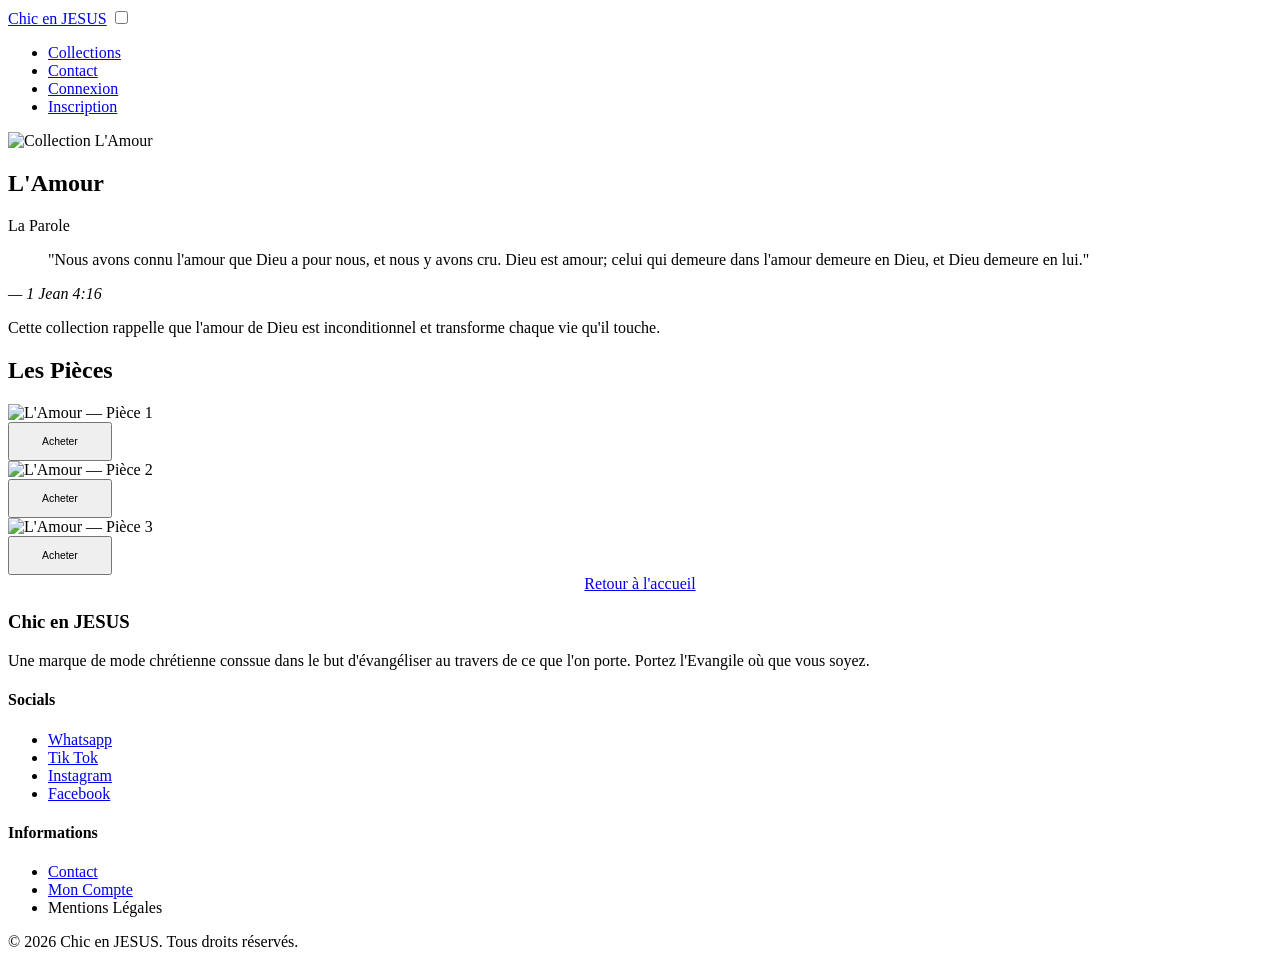
==== amour.html @ c244e6d3 "Add files via upload" ====
<!DOCTYPE html>
<html lang="fr">
<head>
  <meta charset="UTF-8">
  <meta name="viewport" content="width=device-width, initial-scale=1.0">
  <meta name="description" content="Collection L'Amour">
  <meta property="og:title" content="Collection L'Amour — Chic en JESUS">
  <title>Collection L'Amour — Chic en JESUS</title>
  <link rel="stylesheet" href="../css/style.css">
  <link rel="stylesheet" href="../css/collections.css">
</head>
<body>

  <nav class="navbar">
    <div class="navbar-container">
      <a href="../index.html" class="navbar-logo">Chic en JESUS</a>
      <input type="checkbox" id="nav-toggle" class="nav-toggle">
      <label for="nav-toggle" class="hamburger" aria-label="Menu">
        <span></span><span></span><span></span>
      </label>
      <ul class="nav-links">
        <li><a href="../collections.html" class="active">Collections</a></li>
        <li><a href="../contact.html">Contact</a></li>
        <li><a href="../login.html">Connexion</a></li>
        <li><a href="../signup.html" class="btn-primary">Inscription</a></li>
      </ul>
    </div>
  </nav>

  <main>

    <section class="collection-hero">
      <div class="collection-hero-bg">
        <img src="../pictures/hero-amour.png" alt="Collection L'Amour" loading="eager">
        <div class="collection-hero-overlay"></div>
      </div>
      <h1 class="collection-hero-title">L'Amour</h1>
    </section>

    <section class="spiritual-section">
      <div class="container">

        <div class="verse-card">
          <span class="verse-card-tag">La Parole</span>
          <blockquote>
            "Nous avons connu l'amour que Dieu a pour nous, et 
            nous y avons cru. Dieu est amour; celui qui demeure 
            dans l'amour demeure en Dieu, et Dieu demeure en lui."
          </blockquote>
          <cite>— 1 Jean 4:16</cite>
        </div>

        <div class="teaching-block">
          <div class="divider"></div>
          <p>Cette collection rappelle que l'amour de Dieu est inconditionnel et transforme chaque vie qu'il touche.</p>
          <div class="divider bottom"></div>
        </div>

      </div>
    </section>

    <section class="products-section">
      <div class="container">
        <div class="section-header">
          <h2 class="section-title">Les Pièces</h2>
          <div class="section-divider"></div>
        </div>
        <div class="products-grid">

          <div class="product-card">
            <img src="../pictures/product-amour-1.png" alt="L'Amour — Pièce 1" loading="lazy">
            <div class="product-card-overlay"></div>
            <div class="product-card-action">
              <button class="btn-primary" style="padding: 12px 32px; font-size: 0.65rem;">Acheter</button>
            </div>
          </div>

          <div class="product-card">
            <img src="../pictures/product-amour-2.png" alt="L'Amour — Pièce 2" loading="lazy">
            <div class="product-card-overlay"></div>
            <div class="product-card-action">
              <button class="btn-primary" style="padding: 12px 32px; font-size: 0.65rem;">Acheter</button>
            </div>
          </div>

          <div class="product-card">
            <img src="../pictures/product-amour-3.png" alt="L'Amour — Pièce 3" loading="lazy">
            <div class="product-card-overlay"></div>
            <div class="product-card-action">
              <button class="btn-primary" style="padding: 12px 32px; font-size: 0.65rem;">Acheter</button>
            </div>
          </div>

        </div>

        <div style="text-align:center;">
          <a href="../index.html" class="back-link">Retour à l'accueil</a>
        </div>
      </div>
    </section>

  </main>

   <footer>
    <div class="footer-grid">
      <div class="footer-brand">
        <h3>Chic en JESUS</h3>
        <p>Une marque de mode chrétienne conssue 
          dans le but d'évangéliser au travers de 
          ce que l'on porte. Portez l'Evangile où que vous soyez.</p>
      </div>
      <div class="footer-col">
        <h4>Socials</h4>
        <ul>
          <li><a href="collections/amour.html">Whatsapp</a></li>
          <li><a href="collections/service.html">Tik Tok</a></li>
          <li><a href="collections/gratitude.html">Instagram</a></li>
          <li><a href="collections/foi.html">Facebook</a></li>
        </ul>
      </div>
      <div class="footer-col">
        <h4>Informations</h4>
        <ul>
          <li><a href="contact.html">Contact</a></li>
          <li><a href="login.html">Mon Compte</a></li>
          <li><span>Mentions Légales</span></li>
        </ul>
      </div>
    </div>
    <div class="footer-bottom">
      <p>&copy; 2026 Chic en JESUS. Tous droits réservés.</p>
    </div>
  </footer>


</body>
</html>
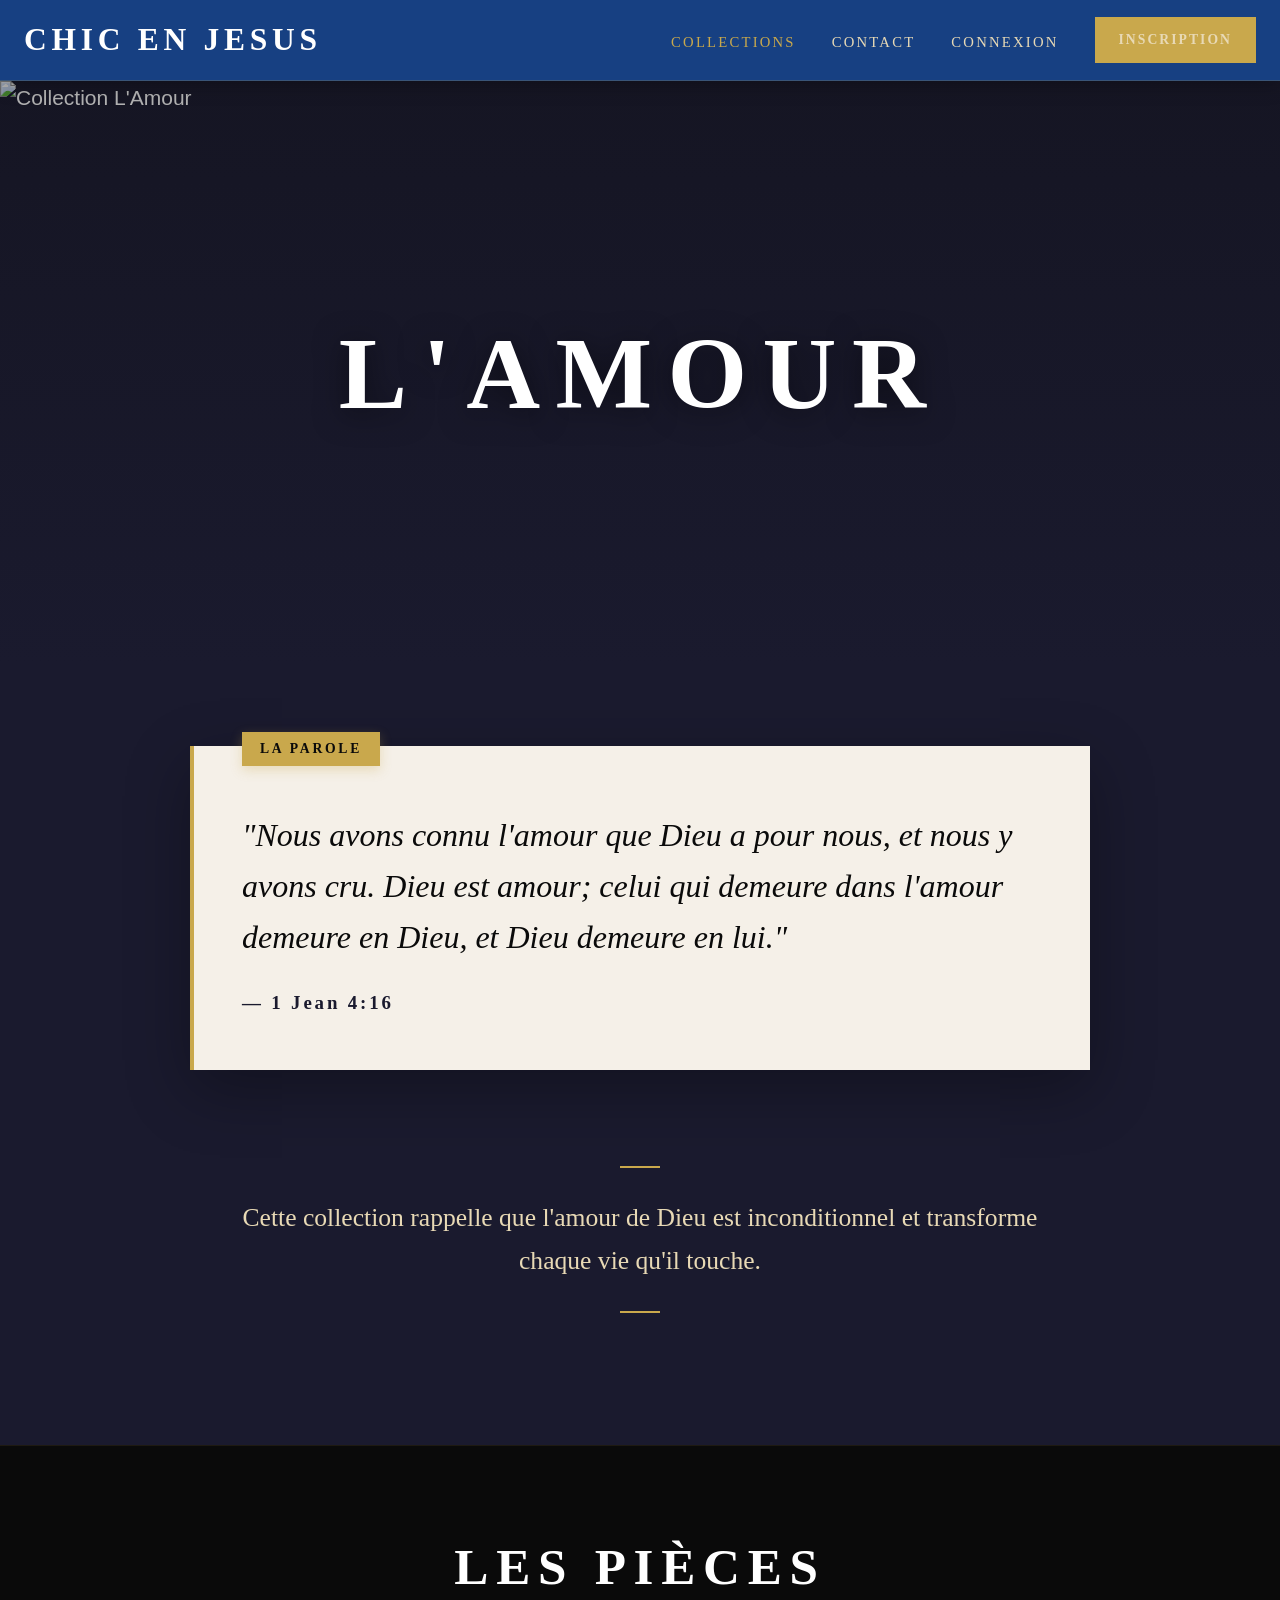
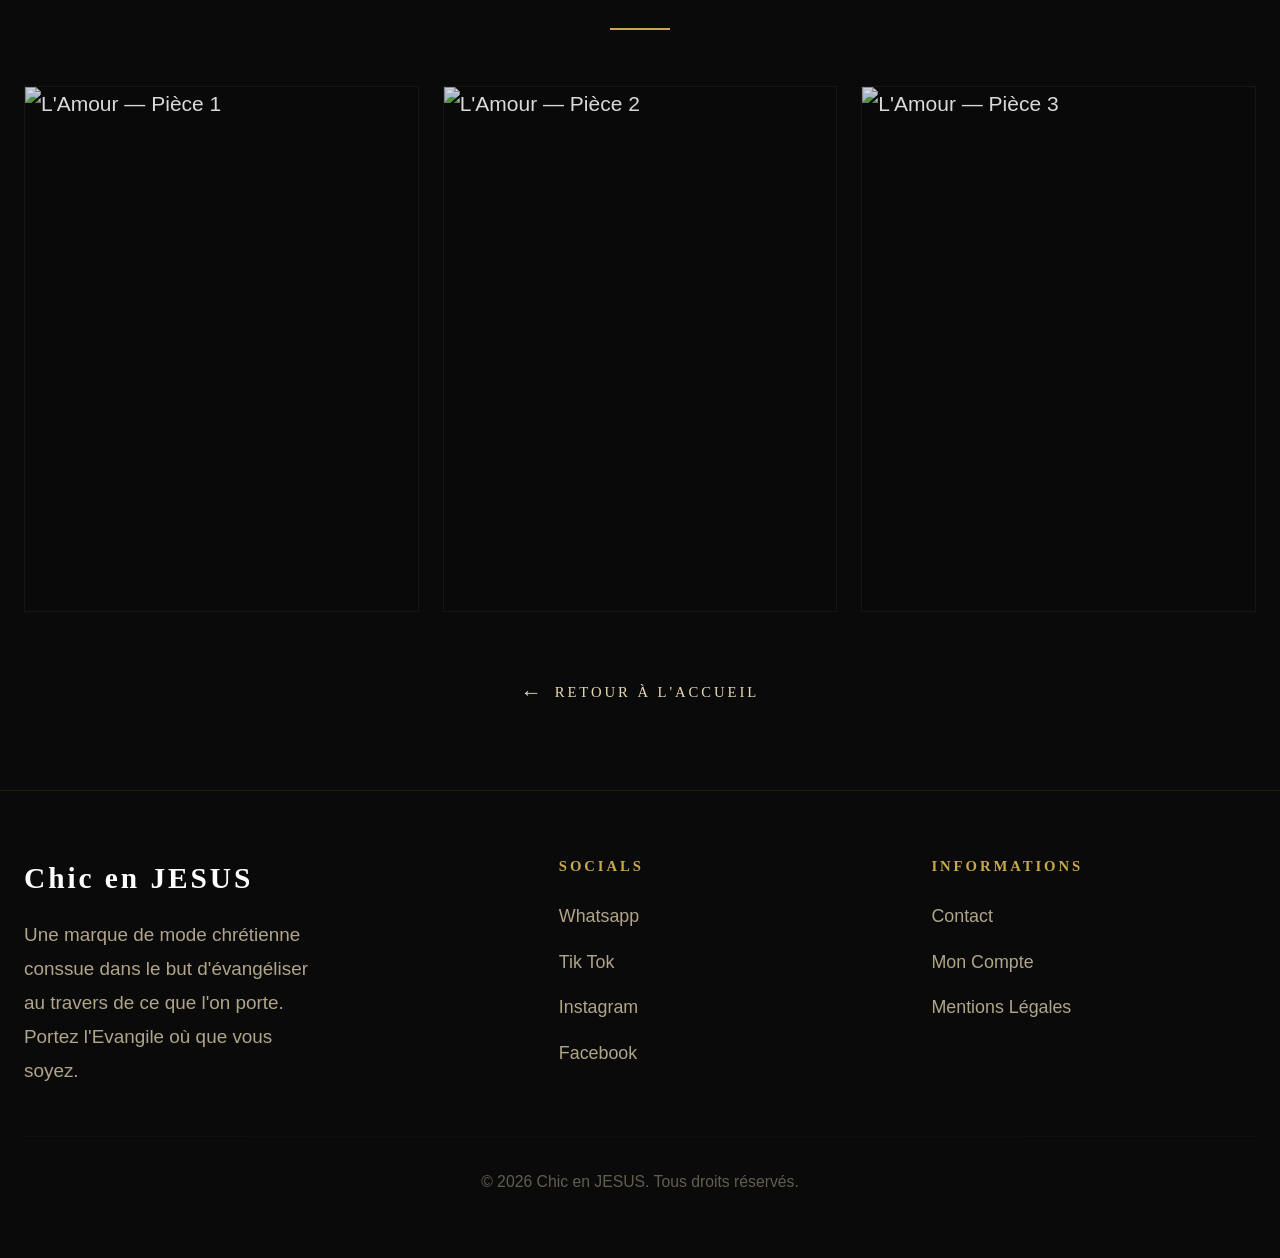
==== commit c86cb213: "Update stylesheet links in amour.html" ====
--- a/amour.html
+++ b/amour.html
@@ -6,8 +6,8 @@
   <meta name="description" content="Collection L'Amour">
   <meta property="og:title" content="Collection L'Amour — Chic en JESUS">
   <title>Collection L'Amour — Chic en JESUS</title>
-  <link rel="stylesheet" href="../css/style.css">
-  <link rel="stylesheet" href="../css/collections.css">
+  <link rel="stylesheet" href="style.css">
+  <link rel="stylesheet" href="collections.css">
 </head>
 <body>
 
--- a/style.css
+++ b/style.css
@@ -0,0 +1,647 @@
+@import url('https://fonts.googleapis.com/css2?family=Cinzel:wght@400;600;700;900&family=Playfair+Display:ital,wght@0,400;0,600;1,400&family=Roboto:wght@300;400;500&display=swap');
+
+/* ===== CSS VARIABLES ===== */
+:root {
+  --color-primary: #1A1A2E;
+  --color-navbar: #174082;
+  --color-accent: #C9A84C;
+  --color-text: #FFFFFF;
+  --color-text-secondary: #E8D9B5;
+  --color-section: #F5F0E8;
+  --color-dark: #0A0A0A;
+  --font-title: 'Cinzel', serif;
+  --font-display: 'Playfair Display', serif;
+  --font-body: 'Roboto', sans-serif;
+  --border-radius: 0px;
+  --transition: all 0.35s ease;
+  --max-width: 1280px;
+}
+
+/* ===== RESET ===== */
+*, *::before, *::after {
+  box-sizing: border-box;
+  margin: 0;
+  padding: 0;
+}
+
+html {
+  scroll-behavior: smooth;
+  font-size: 21px;
+}
+
+body {
+  font-family: var(--font-body);
+  background-color: var(--color-primary);
+  color: var(--color-text);
+  line-height: 1.6;
+  min-height: 100vh;
+  display: flex;
+  flex-direction: column;
+}
+.navbar-logo {
+  display: flex;
+  align-items: center;   /* aligne verticalement logo + texte */
+  gap: 12px;             /* espace entre le logo et le texte */
+  text-decoration: none;
+}
+
+.navbar-logo-img {
+  height: 110px;          /* ajuste selon ton logo */
+  width: auto;
+  object-fit: contain;
+}
+
+.navbar-logo-text {
+  font-family: 'Georgia', serif;   /* ou ta police actuelle */
+  font-size: 1.5rem;
+  letter-spacing: 2px;
+  color: #C9A84C;                  /* couleur or comme sur ton logo */
+  text-transform: uppercase;
+  white-space: nowrap;
+}
+
+img {
+  display: block;
+  max-width: 100%;
+}
+
+a {
+  text-decoration: none;
+  color: inherit;
+}
+
+ul {
+  list-style: none;
+}
+
+main {
+  flex: 1;
+}
+
+/* ===== BUTTONS ===== */
+.btn-primary {
+  display: inline-block;
+  background-color: var(--color-accent);
+  color: var(--color-dark);
+  padding: 14px 36px;
+  font-family: var(--font-title);
+  font-size: 0.75rem;
+  font-weight: 700;
+  letter-spacing: 0.2em;
+  text-transform: uppercase;
+  border: 2px solid var(--color-accent);
+  cursor: pointer;
+  transition: var(--transition);
+}
+
+.btn-primary:hover {
+  background-color: #FFFFFF;
+  border-color: #FFFFFF;
+  transform: translateY(-2px);
+  box-shadow: 0 8px 25px rgba(201, 168, 76, 0.35);
+}
+
+.btn-secondary {
+  display: inline-block;
+  background-color: transparent;
+  color: var(--color-text);
+  padding: 12px 32px;
+  font-family: var(--font-title);
+  font-size: 0.75rem;
+  font-weight: 600;
+  letter-spacing: 0.2em;
+  text-transform: uppercase;
+  border: 2px solid rgba(255,255,255,0.5);
+  cursor: pointer;
+  transition: var(--transition);
+}
+
+.btn-secondary:hover {
+  border-color: var(--color-text);
+  color: var(--color-text);
+}
+
+.btn-outline {
+  display: inline-block;
+  background-color: transparent;
+  color: var(--color-accent);
+  padding: 10px 28px;
+  font-family: var(--font-title);
+  font-size: 0.7rem;
+  font-weight: 600;
+  letter-spacing: 0.2em;
+  text-transform: uppercase;
+  border: 1px solid var(--color-accent);
+  cursor: pointer;
+  transition: var(--transition);
+}
+
+.btn-outline:hover {
+  background-color: var(--color-accent);
+  color: var(--color-dark);
+}
+
+/* ===== NAVBAR ===== */
+.navbar {
+  position: sticky;
+  top: 0;
+  z-index: 1000;
+  background-color: var(--color-navbar);
+  border-bottom: 1px solid rgba(201, 168, 76, 0.2);
+  box-shadow: 0 2px 20px rgba(0,0,0,0.3);
+}
+
+.navbar-container {
+  max-width: var(--max-width);
+  margin: 0 auto;
+  padding: 0 24px;
+  height: 80px;
+  display: flex;
+  align-items: center;
+  justify-content: space-between;
+  position: relative;
+}
+
+.navbar-logo {
+  font-family: var(--font-title);
+  font-size: 1.5rem;
+  font-weight: 700;
+  letter-spacing: 0.15em;
+  color: var(--color-text);
+  transition: color 0.3s;
+  text-transform: uppercase;
+}
+
+.navbar-logo:hover {
+  color: var(--color-accent);
+}
+
+.nav-links {
+  display: flex;
+  align-items: center;
+  gap: 36px;
+}
+
+.nav-links a {
+  font-family: var(--font-title);
+  font-size: 0.7rem;
+  letter-spacing: 0.15em;
+  text-transform: uppercase;
+  color: var(--color-text-secondary);
+  transition: color 0.3s;
+}
+
+.nav-links a:hover {
+  color: var(--color-accent);
+}
+
+.nav-links a.active {
+  color: var(--color-accent);
+}
+
+.nav-links .btn-primary {
+  padding: 10px 22px;
+  font-size: 0.65rem;
+}
+
+/* Hamburger CSS-only */
+.nav-toggle {
+  display: none;
+}
+
+.hamburger {
+  display: none;
+  flex-direction: column;
+  gap: 5px;
+  cursor: pointer;
+  padding: 8px;
+  z-index: 10;
+}
+
+.hamburger span {
+  display: block;
+  width: 26px;
+  height: 2px;
+  background-color: var(--color-text-secondary);
+  transition: var(--transition);
+}
+
+/* ===== HERO ===== */
+.hero {
+  position: relative;
+  height: 90vh;
+  min-height: 600px;
+  display: flex;
+  align-items: center;
+  justify-content: center;
+  overflow: hidden;
+}
+
+.hero-bg {
+  position: absolute;
+  inset: 0;
+  z-index: 0;
+}
+
+.hero-bg img {
+  width: 100%;
+  height: 100%;
+  object-fit: cover;
+}
+
+.hero-overlay {
+  position: absolute;
+  inset: 0;
+  background: linear-gradient(to bottom, rgba(10,10,10,0.4) 0%, rgba(26,26,46,0.7) 100%);
+}
+
+.hero-content {
+  position: relative;
+  z-index: 2;
+  text-align: center;
+  padding: 0 24px;
+  max-width: 900px;
+  margin: 0 auto;
+}
+
+.hero-title {
+  font-family: var(--font-title);
+  font-size: clamp(3rem, 8vw, 7rem);
+  font-weight: 900;
+  letter-spacing: 0.15em;
+  text-transform: uppercase;
+  color: var(--color-text);
+  text-shadow: 0 4px 30px rgba(0,0,0,0.5);
+  line-height: 1.05;
+  margin-bottom: 28px;
+}
+
+.hero-divider {
+  width: 80px;
+  height: 1px;
+  background-color: var(--color-accent);
+  margin: 0 auto 28px;
+}
+
+.hero-verse {
+  font-family: var(--font-display);
+  font-style: italic;
+  font-size: clamp(1rem, 2.5vw, 1.5rem);
+  color: var(--color-text-secondary);
+  max-width: 700px;
+  margin: 0 auto 12px;
+  line-height: 1.6;
+}
+
+.hero-ref {
+  font-family: var(--font-title);
+  font-size: 0.7rem;
+  letter-spacing: 0.25em;
+  text-transform: uppercase;
+  color: var(--color-accent);
+  margin-bottom: 48px;
+}
+
+/* ===== SECTION HEADERS ===== */
+.section-header {
+  text-align: center;
+  margin-bottom: 64px;
+}
+
+.section-title {
+  font-family: var(--font-title);
+  font-size: clamp(1.8rem, 4vw, 3.2rem);
+  font-weight: 700;
+  letter-spacing: 0.15em;
+  text-transform: uppercase;
+  color: var(--color-text);
+  margin-bottom: 20px;
+}
+
+.section-divider {
+  width: 60px;
+  height: 2px;
+  background-color: var(--color-accent);
+  margin: 0 auto 20px;
+}
+
+.section-sub {
+  font-family: var(--font-body);
+  font-size: 1rem;
+  color: var(--color-text-secondary);
+  max-width: 600px;
+  margin: 0 auto;
+  font-weight: 300;
+}
+
+/* ===== COLLECTION CARDS (homepage preview) ===== */
+.collections-preview {
+  padding: 100px 24px;
+  background-color: var(--color-primary);
+}
+
+.collections-preview .container {
+  max-width: var(--max-width);
+  margin: 0 auto;
+}
+
+.cards-grid {
+  display: grid;
+  grid-template-columns: repeat(4, 1fr);
+  gap: 24px;
+}
+
+.collection-card {
+  position: relative;
+  overflow: hidden;
+  background: rgba(0,0,0,0.3);
+  border: 1px solid rgba(201,168,76,0.1);
+  transition: border-color 0.5s;
+  cursor: pointer;
+}
+
+.collection-card:hover {
+  border-color: rgba(201,168,76,0.45);
+}
+
+.card-img-wrap {
+  aspect-ratio: 3/4;
+  overflow: hidden;
+}
+
+.card-img-wrap img {
+  width: 100%;
+  height: 100%;
+  object-fit: cover;
+  transition: transform 1s ease, opacity 0.5s;
+  opacity: 0.75;
+}
+
+.collection-card:hover .card-img-wrap img {
+  transform: scale(1.1);
+  opacity: 1;
+}
+
+.card-overlay {
+  position: absolute;
+  inset: 0;
+  background: linear-gradient(to top, var(--color-primary) 0%, rgba(26,26,46,0.5) 50%, transparent 100%);
+  opacity: 0.85;
+}
+
+.card-body {
+  position: absolute;
+  bottom: 0;
+  left: 0;
+  right: 0;
+  padding: 28px;
+  display: flex;
+  flex-direction: column;
+  align-items: center;
+  text-align: center;
+  transform: translateY(8px);
+  transition: transform 0.4s ease;
+}
+
+.collection-card:hover .card-body {
+  transform: translateY(0);
+}
+
+.card-verse-ref {
+  font-family: var(--font-title);
+  font-size: 0.6rem;
+  letter-spacing: 0.2em;
+  text-transform: uppercase;
+  color: var(--color-accent);
+  font-weight: 700;
+  margin-bottom: 8px;
+}
+
+.card-name {
+  font-family: var(--font-title);
+  font-size: 1.25rem;
+  font-weight: 700;
+  color: var(--color-text);
+  letter-spacing: 0.05em;
+  margin-bottom: 20px;
+}
+
+.card-btn {
+  opacity: 0;
+  transition: opacity 0.4s ease 0.1s;
+}
+
+.collection-card:hover .card-btn {
+  opacity: 1;
+}
+
+/* ===== FOOTER ===== */
+footer {
+  background-color: var(--color-dark);
+  border-top: 1px solid rgba(201,168,76,0.1);
+  padding: 64px 24px;
+  color: var(--color-text-secondary);
+}
+
+.footer-grid {
+  max-width: var(--max-width);
+  margin: 0 auto;
+  display: grid;
+  grid-template-columns: 1.5fr 1fr 1fr;
+  gap: 48px;
+}
+
+.footer-brand h3 {
+  font-family: var(--font-title);
+  font-size: 1.4rem;
+  color: var(--color-text);
+  letter-spacing: 0.1em;
+  margin-bottom: 16px;
+}
+
+.footer-brand p {
+  font-size: 0.9rem;
+  opacity: 0.75;
+  line-height: 1.8;
+  max-width: 300px;
+}
+
+.footer-col h4 {
+  font-family: var(--font-title);
+  font-size: 0.7rem;
+  text-transform: uppercase;
+  letter-spacing: 0.2em;
+  color: var(--color-accent);
+  margin-bottom: 20px;
+}
+
+.footer-col ul {
+  display: flex;
+  flex-direction: column;
+  gap: 12px;
+}
+
+.footer-col ul li a,
+.footer-col ul li span {
+  font-size: 0.85rem;
+  opacity: 0.75;
+  transition: opacity 0.3s, color 0.3s;
+  cursor: pointer;
+}
+
+.footer-col ul li a:hover,
+.footer-col ul li span:hover {
+  opacity: 1;
+  color: var(--color-text);
+}
+
+.footer-bottom {
+  max-width: var(--max-width);
+  margin: 48px auto 0;
+  padding-top: 32px;
+  border-top: 1px solid rgba(255,255,255,0.05);
+  text-align: center;
+  font-size: 0.75rem;
+  opacity: 0.4;
+}
+
+/* ===== VERSE CARD ===== */
+.verse-card {
+  background-color: var(--color-section);
+  border-left: 4px solid var(--color-accent);
+  padding: 52px 48px;
+  position: relative;
+  box-shadow: 0 20px 60px rgba(0,0,0,0.3);
+}
+
+.verse-card-tag {
+  position: absolute;
+  top: -14px;
+  left: 48px;
+  background-color: var(--color-accent);
+  color: var(--color-dark);
+  font-family: var(--font-title);
+  font-size: 0.65rem;
+  font-weight: 700;
+  letter-spacing: 0.2em;
+  text-transform: uppercase;
+  padding: 6px 18px;
+  box-shadow: 0 4px 12px rgba(201,168,76,0.3);
+}
+
+.verse-card blockquote {
+  font-family: var(--font-display);
+  font-style: italic;
+  font-size: clamp(1.2rem, 2.5vw, 1.7rem);
+  color: var(--color-dark);
+  line-height: 1.6;
+  margin-top: 12px;
+}
+
+.verse-card cite {
+  display: block;
+  margin-top: 24px;
+  font-family: var(--font-title);
+  font-style: normal;
+  font-weight: 700;
+  font-size: 0.9rem;
+  letter-spacing: 0.15em;
+  color: var(--color-primary);
+}
+
+/* ===== TEACHING BLOCK ===== */
+.teaching-block {
+  text-align: center;
+  padding: 32px 0;
+}
+
+.teaching-block .divider {
+  width: 40px;
+  height: 2px;
+  background-color: var(--color-accent);
+  margin: 0 auto 28px;
+}
+
+.teaching-block .divider.bottom {
+  margin-top: 28px;
+  margin-bottom: 0;
+}
+
+.teaching-block p {
+  font-family: var(--font-display);
+  font-size: clamp(1.1rem, 2vw, 1.5rem);
+  color: var(--color-text-secondary);
+  font-weight: 300;
+  line-height: 1.7;
+  max-width: 800px;
+  margin: 0 auto;
+}
+
+/* ===== RESPONSIVE ===== */
+@media (max-width: 1024px) {
+  .cards-grid {
+    grid-template-columns: repeat(2, 1fr);
+  }
+}
+
+@media (max-width: 768px) {
+  .hamburger {
+    display: flex;
+  }
+
+  .nav-links {
+    display: none;
+    position: absolute;
+    top: 80px;
+    left: 0;
+    right: 0;
+    background-color: var(--color-primary);
+    border-top: 1px solid rgba(201,168,76,0.2);
+    flex-direction: column;
+    align-items: center;
+    gap: 0;
+    padding: 16px 0;
+    box-shadow: 0 8px 30px rgba(0,0,0,0.4);
+  }
+
+  .nav-links a {
+    padding: 16px 32px;
+    width: 100%;
+    text-align: center;
+    font-size: 0.75rem;
+  }
+
+  .nav-links a:hover {
+    background-color: rgba(201,168,76,0.08);
+  }
+
+  .nav-links .btn-primary {
+    margin: 12px 24px;
+    width: calc(100% - 48px);
+    text-align: center;
+    padding: 14px 22px;
+  }
+
+  .nav-toggle:checked ~ .nav-links {
+    display: flex;
+  }
+
+  .footer-grid {
+    grid-template-columns: 1fr;
+    gap: 36px;
+  }
+
+  .hero {
+    height: 85vh;
+  }
+}
+
+@media (max-width: 480px) {
+  .cards-grid {
+    grid-template-columns: 1fr;
+  }
+
+  .collections-preview {
+    padding: 64px 16px;
+  }
+}
--- a/collections.css
+++ b/collections.css
@@ -0,0 +1,333 @@
+/* ===== COLLECTIONS PAGE ===== */
+.navbar-logo {
+  display: flex;
+  align-items: center;   /* aligne verticalement logo + texte */
+  gap: 12px;             /* espace entre le logo et le texte */
+  text-decoration: none;
+}
+
+.navbar-logo-img {
+  height: 110px;          /* ajuste selon ton logo */
+  width: auto;
+  object-fit: contain;
+}
+
+.navbar-logo-text {
+  font-family: 'Georgia', serif;   /* ou ta police actuelle */
+  font-size: 1.5rem;
+  letter-spacing: 2px;
+  color: #C9A84C;                  /* couleur or comme sur ton logo */
+  text-transform: uppercase;
+  white-space: nowrap;
+}
+.collections-page {
+  background-color: var(--color-primary);
+  min-height: 100vh;
+}
+
+.collections-header {
+  padding: 80px 24px 64px;
+  text-align: center;
+}
+
+.collections-grid {
+  padding: 0 24px 100px;
+}
+
+.collections-grid .container {
+  max-width: var(--max-width);
+  margin: 0 auto;
+  display: grid;
+  grid-template-columns: repeat(2, 1fr);
+  gap: 32px;
+}
+
+.coll-card {
+  position: relative;
+  overflow: hidden;
+  border: 1px solid rgba(201,168,76,0.1);
+  cursor: pointer;
+  display: block;
+  transition: border-color 0.5s;
+  text-decoration: none;
+  color: inherit;
+}
+
+.coll-card:hover {
+  border-color: rgba(201,168,76,0.5);
+}
+
+.coll-card-img {
+  aspect-ratio: 4/3;
+  overflow: hidden;
+}
+
+.coll-card-img img {
+  width: 100%;
+  height: 100%;
+  object-fit: cover;
+  transition: transform 1s ease, opacity 0.5s;
+  opacity: 0.8;
+}
+
+.coll-card:hover .coll-card-img img {
+  transform: scale(1.05);
+  opacity: 1;
+}
+
+.coll-card-overlay {
+  position: absolute;
+  inset: 0;
+  background: linear-gradient(to top, var(--color-primary) 0%, rgba(26,26,46,0.55) 55%, transparent 100%);
+  opacity: 0.9;
+  transition: opacity 0.4s;
+}
+
+.coll-card:hover .coll-card-overlay {
+  opacity: 0.78;
+}
+
+.coll-card-body {
+  position: absolute;
+  bottom: 0;
+  left: 0;
+  right: 0;
+  padding: 40px 48px;
+  text-align: center;
+}
+
+.coll-card-ref {
+  font-family: var(--font-title);
+  font-size: 0.65rem;
+  letter-spacing: 0.25em;
+  text-transform: uppercase;
+  color: var(--color-accent);
+  font-weight: 700;
+  margin-bottom: 10px;
+}
+
+.coll-card-name {
+  font-family: var(--font-title);
+  font-size: clamp(1.5rem, 3vw, 2.5rem);
+  font-weight: 700;
+  color: var(--color-text);
+  letter-spacing: 0.08em;
+  text-transform: uppercase;
+  margin-bottom: 14px;
+}
+
+.coll-card-desc {
+  font-family: var(--font-body);
+  font-size: 0.9rem;
+  color: var(--color-text-secondary);
+  line-height: 1.6;
+  max-width: 400px;
+  margin: 0 auto 24px;
+  opacity: 0;
+  transform: translateY(8px);
+  transition: opacity 0.5s ease 0.1s, transform 0.5s ease 0.1s;
+}
+
+.coll-card:hover .coll-card-desc {
+  opacity: 1;
+  transform: translateY(0);
+}
+
+.coll-card-cta {
+  display: inline-block;
+  border: 1px solid var(--color-accent);
+  color: var(--color-accent);
+  font-family: var(--font-title);
+  font-size: 0.65rem;
+  letter-spacing: 0.2em;
+  text-transform: uppercase;
+  padding: 10px 28px;
+  transition: background-color 0.3s, color 0.3s;
+}
+
+.coll-card:hover .coll-card-cta {
+  background-color: var(--color-accent);
+  color: var(--color-dark);
+}
+
+/* ===== COLLECTION DETAIL PAGE ===== */
+.collection-hero {
+  position: relative;
+  height: 65vh;
+  min-height: 450px;
+  display: flex;
+  align-items: center;
+  justify-content: center;
+}
+
+.collection-hero-bg {
+  position: absolute;
+  inset: 0;
+}
+
+.collection-hero-bg img {
+  width: 100%;
+  height: 100%;
+  object-fit: cover;
+}
+
+.collection-hero-overlay {
+  position: absolute;
+  inset: 0;
+  background: linear-gradient(to bottom, rgba(10,10,10,0.3) 0%, rgba(26,26,46,0.75) 100%);
+}
+
+.collection-hero-title {
+  position: relative;
+  z-index: 2;
+  font-family: var(--font-title);
+  font-size: clamp(3rem, 8vw, 7rem);
+  font-weight: 900;
+  letter-spacing: 0.15em;
+  text-transform: uppercase;
+  color: var(--color-text);
+  text-shadow: 0 4px 30px rgba(0,0,0,0.5);
+  text-align: center;
+}
+
+.spiritual-section {
+  padding: 80px 24px 100px;
+}
+
+.spiritual-section .container {
+  max-width: 900px;
+  margin: 0 auto;
+  display: flex;
+  flex-direction: column;
+  gap: 64px;
+}
+
+/* ===== PRODUCTS GRID ===== */
+.products-section {
+  padding: 80px 24px;
+  background-color: var(--color-dark);
+  border-top: 1px solid rgba(201,168,76,0.1);
+}
+
+.products-section .container {
+  max-width: var(--max-width);
+  margin: 0 auto;
+}
+
+.products-section .section-header {
+  margin-bottom: 56px;
+}
+
+.products-grid {
+  display: grid;
+  grid-template-columns: repeat(3, 1fr);
+  gap: 24px;
+}
+
+.product-card {
+  position: relative;
+  aspect-ratio: 3/4;
+  overflow: hidden;
+  border: 1px solid rgba(255,255,255,0.05);
+  transition: border-color 0.5s;
+}
+
+.product-card:hover {
+  border-color: rgba(201,168,76,0.5);
+}
+
+.product-card img {
+  width: 100%;
+  height: 100%;
+  object-fit: cover;
+  transition: transform 1s ease;
+}
+
+.product-card:hover img {
+  transform: scale(1.05);
+}
+
+.product-card-overlay {
+  position: absolute;
+  inset: 0;
+  background: rgba(0,0,0,0.15);
+  transition: background 0.4s;
+}
+
+.product-card:hover .product-card-overlay {
+  background: rgba(0,0,0,0.35);
+}
+
+.product-card-action {
+  position: absolute;
+  bottom: 0;
+  left: 0;
+  right: 0;
+  padding: 24px;
+  background: linear-gradient(to top, rgba(0,0,0,0.8), transparent);
+  display: flex;
+  justify-content: center;
+  transform: translateY(100%);
+  transition: transform 0.45s ease;
+}
+
+.product-card:hover .product-card-action {
+  transform: translateY(0);
+}
+
+/* ===== BACK LINK ===== */
+.back-link {
+  display: inline-flex;
+  align-items: center;
+  gap: 10px;
+  font-family: var(--font-title);
+  font-size: 0.7rem;
+  letter-spacing: 0.2em;
+  text-transform: uppercase;
+  color: var(--color-text-secondary);
+  transition: color 0.3s;
+  margin-top: 64px;
+}
+
+.back-link:hover {
+  color: var(--color-accent);
+}
+
+.back-link::before {
+  content: '←';
+  font-size: 1rem;
+}
+
+/* ===== RESPONSIVE ===== */
+@media (max-width: 768px) {
+  .collections-grid .container {
+    grid-template-columns: 1fr;
+  }
+
+  .coll-card-body {
+    padding: 28px 24px;
+  }
+
+  .products-grid {
+    grid-template-columns: 1fr;
+    gap: 16px;
+  }
+
+  .spiritual-section {
+    padding: 56px 16px 64px;
+  }
+
+  .verse-card {
+    padding: 40px 24px;
+  }
+
+  .verse-card-tag {
+    left: 24px;
+  }
+}
+
+@media (max-width: 480px) {
+  .coll-card-desc {
+    display: none;
+  }
+}
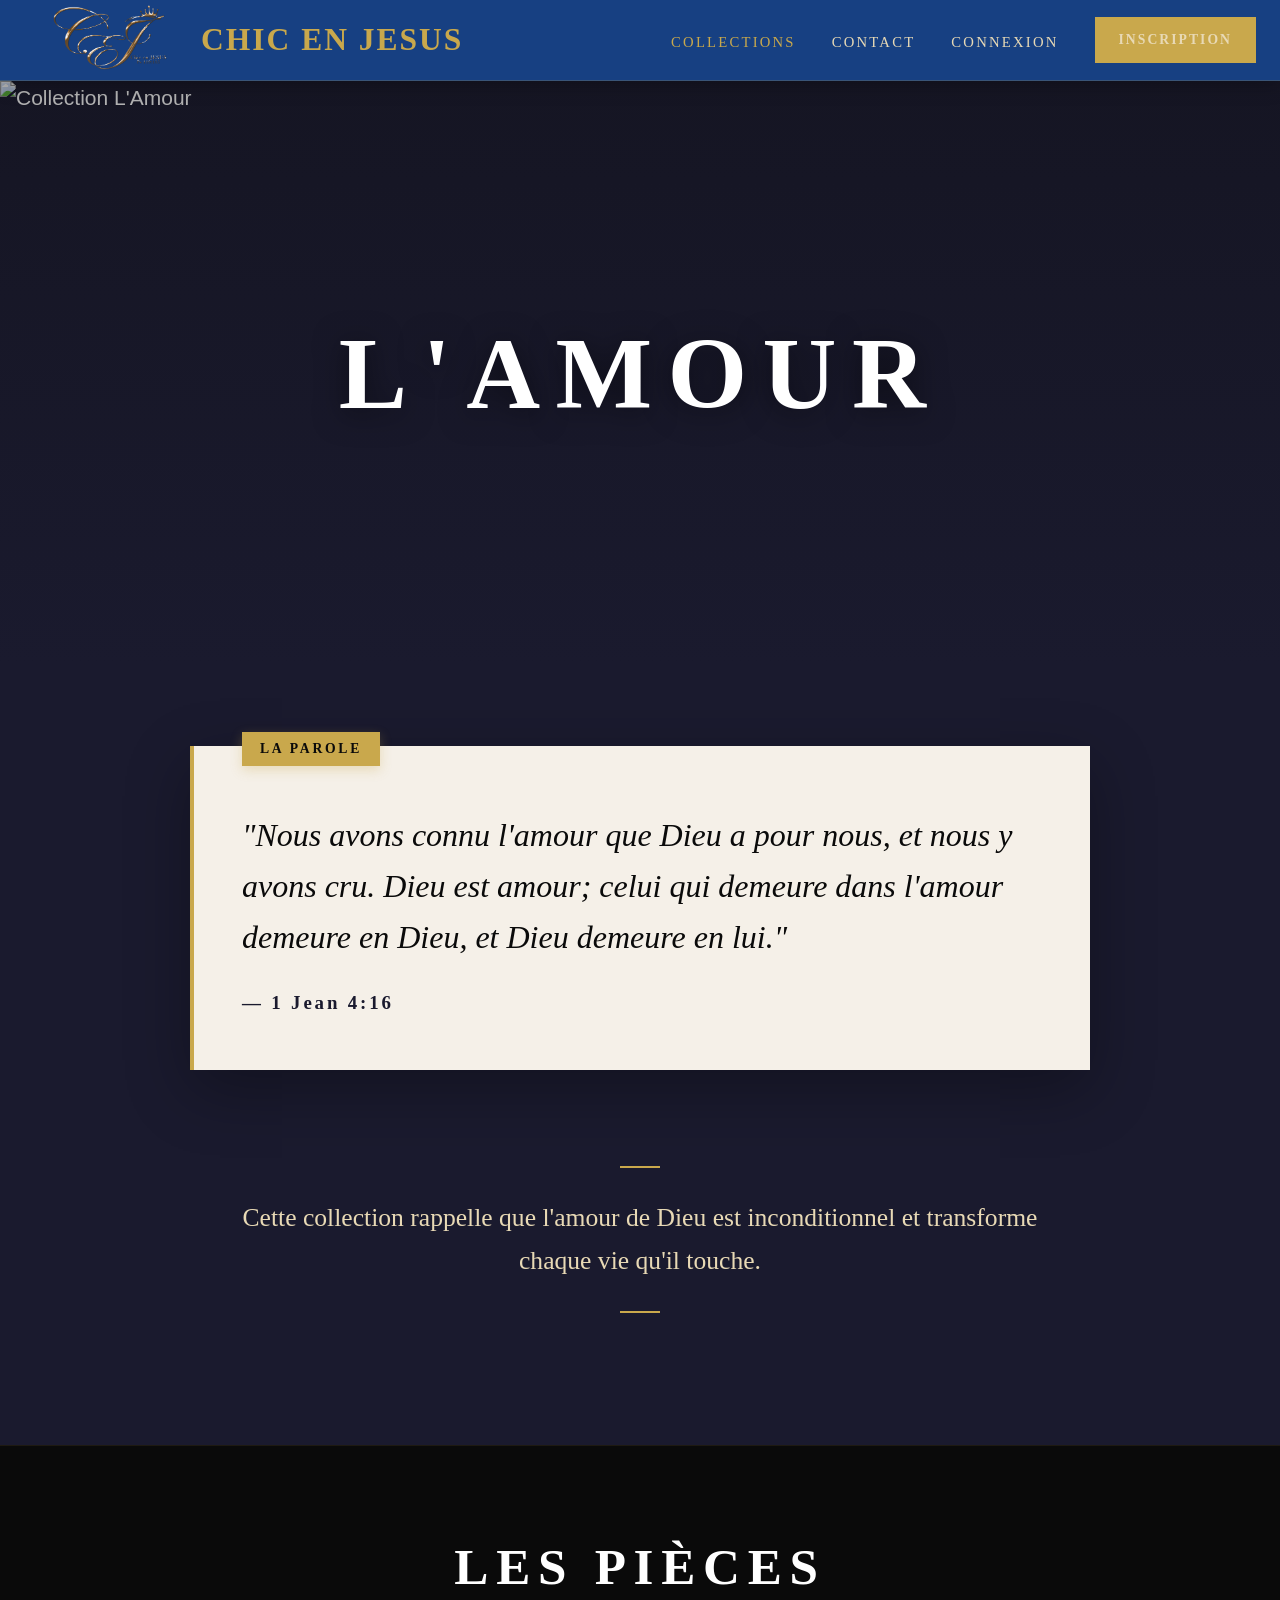
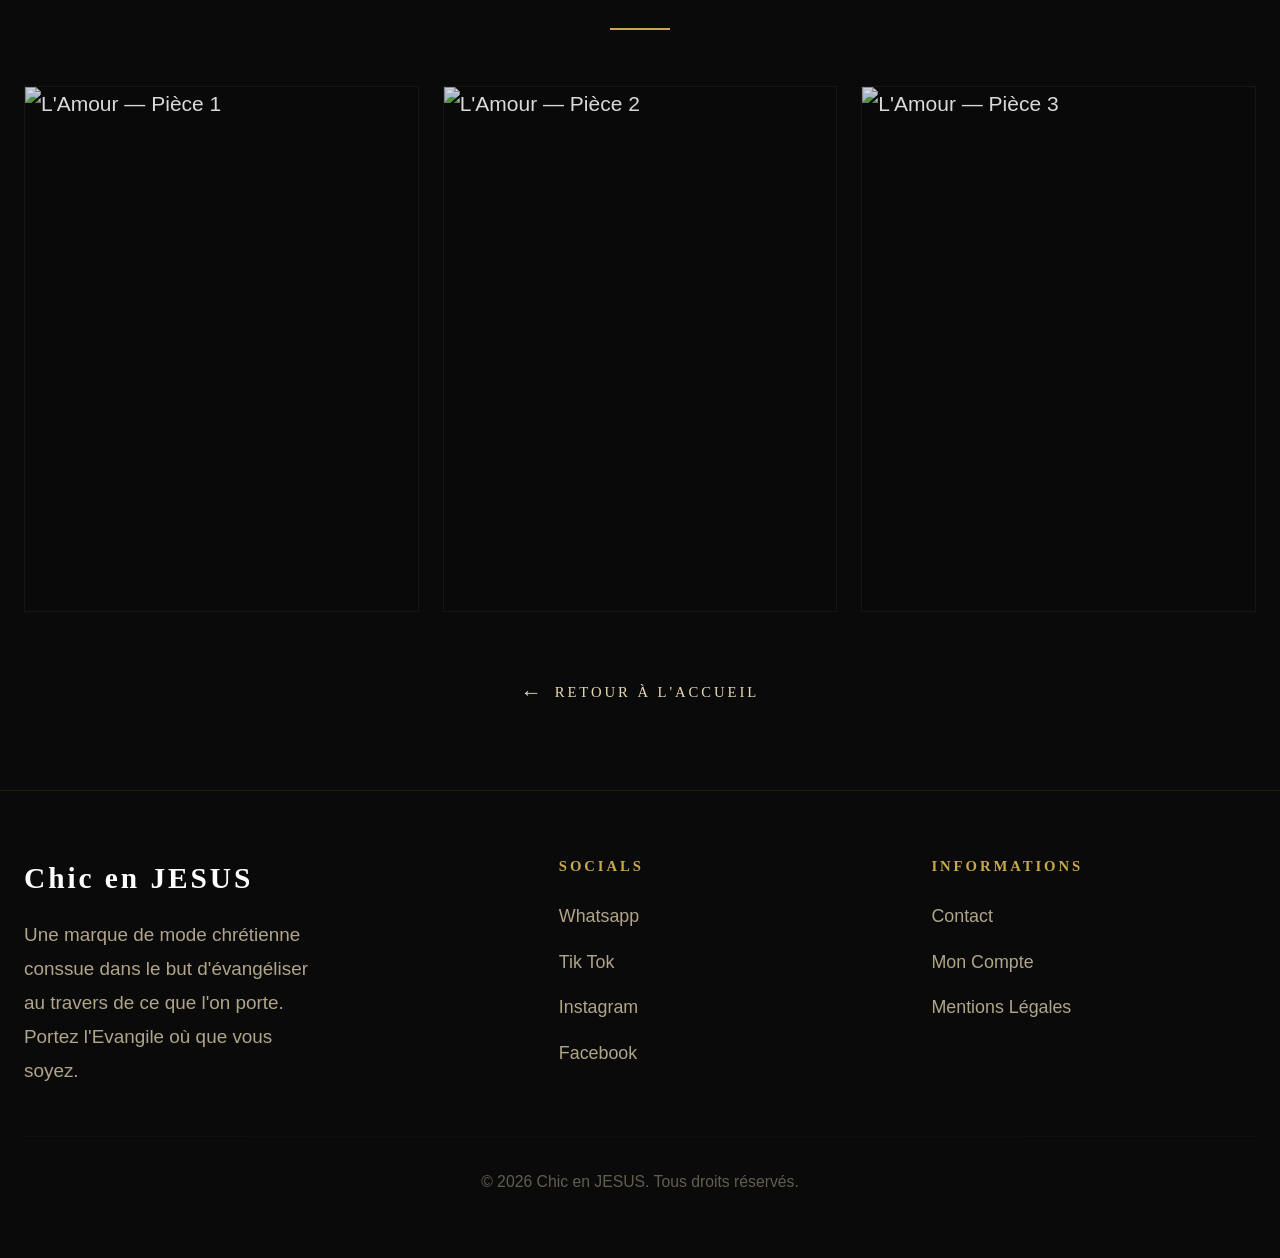
==== commit 5df80b64: "Update amour.html" ====
--- a/amour.html
+++ b/amour.html
@@ -13,16 +13,19 @@
 
   <nav class="navbar">
     <div class="navbar-container">
-      <a href="../index.html" class="navbar-logo">Chic en JESUS</a>
+      <a href="index.html" class="navbar-logo">
+        <img src="CEJ Offcial logo2.png" alt="Logo Chic en JESUS" class="navbar-logo-img">
+        <span class="navbar-logo-text">CHIC EN JESUS</span>
+      </a>
       <input type="checkbox" id="nav-toggle" class="nav-toggle">
       <label for="nav-toggle" class="hamburger" aria-label="Menu">
         <span></span><span></span><span></span>
       </label>
       <ul class="nav-links">
-        <li><a href="../collections.html" class="active">Collections</a></li>
-        <li><a href="../contact.html">Contact</a></li>
-        <li><a href="../login.html">Connexion</a></li>
-        <li><a href="../signup.html" class="btn-primary">Inscription</a></li>
+        <li><a href="collections.html" class="active">Collections</a></li>
+        <li><a href="contact.html">Contact</a></li>
+        <li><a href="login.html">Connexion</a></li>
+        <li><a href="signup.html" class="btn-primary">Inscription</a></li>
       </ul>
     </div>
   </nav>
@@ -31,7 +34,7 @@
 
     <section class="collection-hero">
       <div class="collection-hero-bg">
-        <img src="../pictures/hero-amour.png" alt="Collection L'Amour" loading="eager">
+        <img src="hero-amour.png" alt="Collection L'Amour" loading="eager">
         <div class="collection-hero-overlay"></div>
       </div>
       <h1 class="collection-hero-title">L'Amour</h1>
@@ -68,7 +71,7 @@
         <div class="products-grid">
 
           <div class="product-card">
-            <img src="../pictures/product-amour-1.png" alt="L'Amour — Pièce 1" loading="lazy">
+            <img src="product-amour-1.png" alt="L'Amour — Pièce 1" loading="lazy">
             <div class="product-card-overlay"></div>
             <div class="product-card-action">
               <button class="btn-primary" style="padding: 12px 32px; font-size: 0.65rem;">Acheter</button>
@@ -76,7 +79,7 @@
           </div>
 
           <div class="product-card">
-            <img src="../pictures/product-amour-2.png" alt="L'Amour — Pièce 2" loading="lazy">
+            <img src="product-amour-2.png" alt="L'Amour — Pièce 2" loading="lazy">
             <div class="product-card-overlay"></div>
             <div class="product-card-action">
               <button class="btn-primary" style="padding: 12px 32px; font-size: 0.65rem;">Acheter</button>
@@ -84,7 +87,7 @@
           </div>
 
           <div class="product-card">
-            <img src="../pictures/product-amour-3.png" alt="L'Amour — Pièce 3" loading="lazy">
+            <img src="product-amour-3.png" alt="L'Amour — Pièce 3" loading="lazy">
             <div class="product-card-overlay"></div>
             <div class="product-card-action">
               <button class="btn-primary" style="padding: 12px 32px; font-size: 0.65rem;">Acheter</button>
@@ -94,7 +97,7 @@
         </div>
 
         <div style="text-align:center;">
-          <a href="../index.html" class="back-link">Retour à l'accueil</a>
+          <a href="index.html" class="back-link">Retour à l'accueil</a>
         </div>
       </div>
     </section>
@@ -112,10 +115,10 @@
       <div class="footer-col">
         <h4>Socials</h4>
         <ul>
-          <li><a href="collections/amour.html">Whatsapp</a></li>
-          <li><a href="collections/service.html">Tik Tok</a></li>
-          <li><a href="collections/gratitude.html">Instagram</a></li>
-          <li><a href="collections/foi.html">Facebook</a></li>
+          <li><a href="amour.html">Whatsapp</a></li>
+          <li><a href="service.html">Tik Tok</a></li>
+          <li><a href="gratitude.html">Instagram</a></li>
+          <li><a href="foi.html">Facebook</a></li>
         </ul>
       </div>
       <div class="footer-col">
